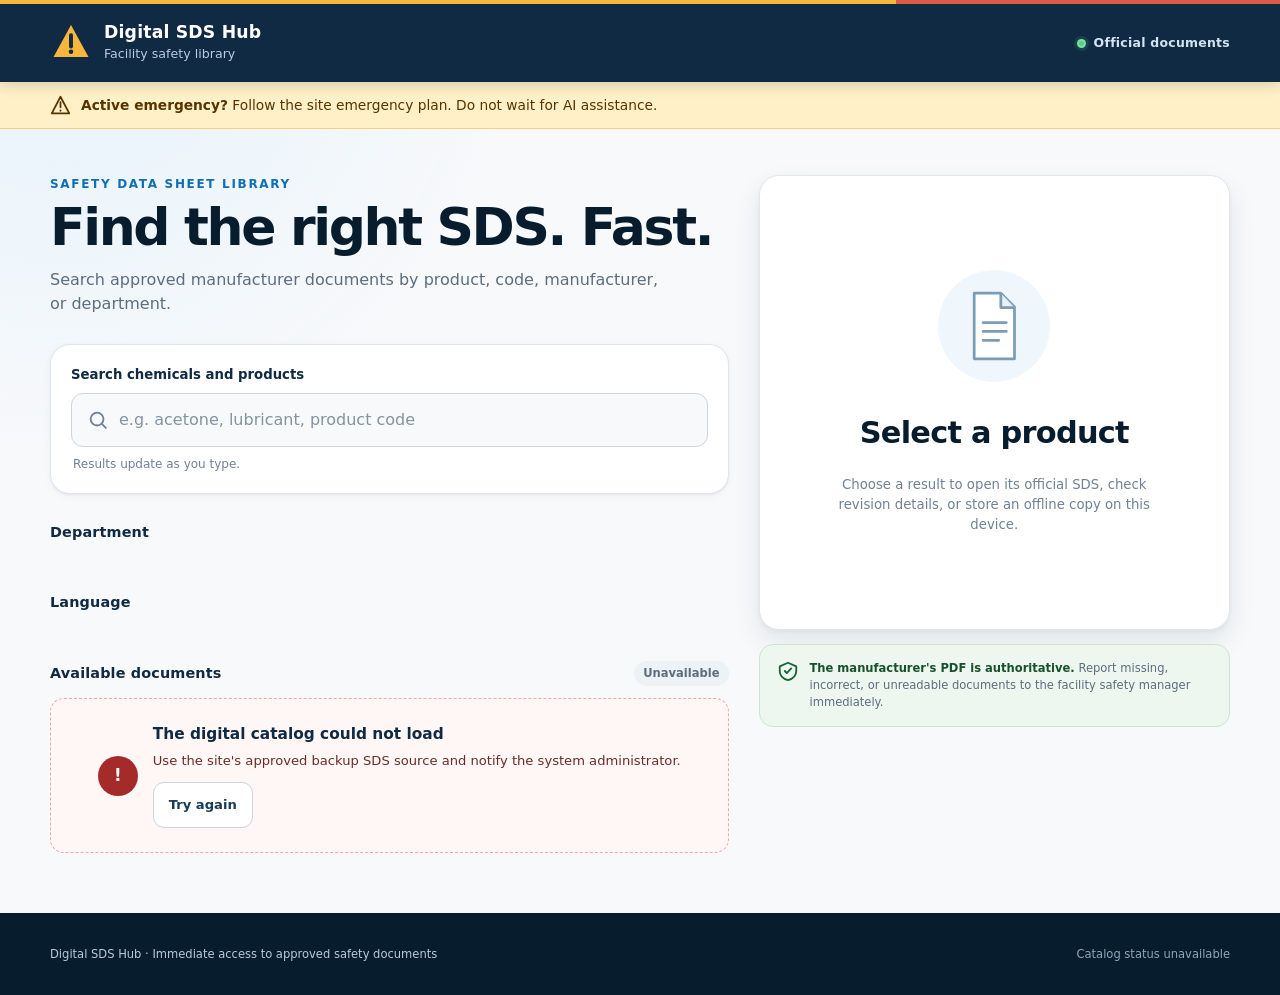
==== index.html @ 73d2f16e "Add 16-section detection, admin validity summary, expiring-soon masterlist - extraction.ts: detect a" ====
<!doctype html>
<html lang="en">
<head>
  <meta charset="utf-8">
  <meta name="viewport" content="width=device-width, initial-scale=1, viewport-fit=cover">
  <meta name="theme-color" content="#102a43">
  <meta name="description" content="Immediate access to approved workplace Safety Data Sheets.">
  <meta http-equiv="Content-Security-Policy" content="default-src 'self'; base-uri 'self'; connect-src 'self' https://jxvsxwsmfycvewxeyxmp.supabase.co https://github.com https://objects.githubusercontent.com https://release-assets.githubusercontent.com; font-src 'self'; form-action 'none'; frame-ancestors 'none'; frame-src 'self' https://github.com https://objects.githubusercontent.com https://release-assets.githubusercontent.com; img-src 'self' data:; object-src 'none'; script-src 'self'; style-src 'self'; worker-src 'self' blob:; upgrade-insecure-requests">
  <title>Digital SDS Hub</title>
  <link rel="icon" href="./assets/icon.svg" type="image/svg+xml">
  <link rel="manifest" href="./manifest.webmanifest">
  <link rel="stylesheet" href="./assets/styles.css">
  <script src="./assets/config.js" defer></script>
  <script src="./assets/vendor/pdf.min.js" defer></script>
  <script type="module" src="./assets/app.js"></script>
</head>
<body>
  <a class="skip-link" href="#main-content">Skip to SDS search</a>

  <header class="site-header">
    <div class="header-accent" aria-hidden="true"></div>
    <div class="shell header-inner">
      <a class="brand" href="./" aria-label="Digital SDS Hub home">
        <span class="brand-mark" aria-hidden="true">
          <svg viewBox="0 0 48 48" role="img">
            <path d="M24 3.5 44 40H4L24 3.5Z" fill="currentColor"/>
            <path d="M24 15v13" stroke="#102a43" stroke-width="4.5" stroke-linecap="round"/>
            <circle cx="24" cy="34" r="2.6" fill="#102a43"/>
          </svg>
        </span>
        <span>
          <strong id="siteName">Digital SDS Hub</strong>
          <small id="facilityName">Facility safety library</small>
        </span>
      </a>
      <div class="header-status" title="Official SDS library">
        <span class="status-dot" aria-hidden="true"></span>
        <span>Official documents</span>
      </div>
    </div>
  </header>

  <div class="emergency-strip" role="note">
    <div class="shell emergency-inner">
      <svg viewBox="0 0 24 24" aria-hidden="true">
        <path d="M12 2 2 21h20L12 2Zm0 6v6m0 3.5v.5" fill="none" stroke="currentColor" stroke-width="2" stroke-linecap="round" stroke-linejoin="round"/>
      </svg>
      <p><strong>Active emergency?</strong> Follow the site emergency plan. Do not wait for AI assistance.</p>
      <a id="emergencyLink" class="emergency-link" href="#" hidden>Emergency guidance</a>
    </div>
  </div>

  <main id="main-content" class="shell main-layout" tabindex="-1">
    <section class="catalog-panel" aria-labelledby="catalog-heading">
      <div class="hero-copy">
        <p class="eyebrow">Safety data sheet library</p>
        <h1 id="catalog-heading">Find the right SDS. Fast.</h1>
        <p>Search approved manufacturer documents by product, code, manufacturer, or department.</p>
      </div>

      <div class="search-card">
        <label for="searchInput">Search chemicals and products</label>
        <div class="search-box">
          <svg viewBox="0 0 24 24" aria-hidden="true">
            <circle cx="11" cy="11" r="7" fill="none" stroke="currentColor" stroke-width="2"/>
            <path d="m16.5 16.5 4 4" fill="none" stroke="currentColor" stroke-width="2" stroke-linecap="round"/>
          </svg>
          <input id="searchInput" type="search" inputmode="search" autocomplete="off" spellcheck="false" placeholder="e.g. acetone, lubricant, product code" aria-describedby="searchHint">
          <button id="clearSearch" class="icon-button" type="button" aria-label="Clear search" hidden>
            <svg viewBox="0 0 24 24" aria-hidden="true">
              <path d="m7 7 10 10M17 7 7 17" fill="none" stroke="currentColor" stroke-width="2" stroke-linecap="round"/>
            </svg>
          </button>
        </div>
        <p id="searchHint" class="field-hint">Results update as you type.</p>
      </div>

      <button id="expiryReminder" class="expiry-reminder" type="button" aria-pressed="false" hidden></button>

      <div class="filter-section" aria-labelledby="department-heading">
        <div class="section-row">
          <h2 id="department-heading">Department</h2>
          <button id="resetFilters" class="text-button" type="button" hidden>Reset filters</button>
        </div>
        <div id="departmentFilters" class="filter-list" role="group" aria-label="Filter by department"></div>
      </div>

      <div class="filter-section" aria-labelledby="language-heading">
        <div class="section-row">
          <h2 id="language-heading">Language</h2>
        </div>
        <div id="languageFilters" class="filter-list" role="group" aria-label="Filter by language"></div>
      </div>

      <div class="results-section" aria-labelledby="results-heading">
        <div class="section-row results-heading-row">
          <h2 id="results-heading">Available documents</h2>
          <span id="resultsCount" class="count-badge" aria-live="polite">Loading...</span>
        </div>

        <div id="loadingState" class="state-card" role="status">
          <span class="spinner" aria-hidden="true"></span>
          <p>Loading the approved SDS catalog...</p>
        </div>

        <div id="errorState" class="state-card state-card--danger" hidden>
          <span class="state-icon" aria-hidden="true">!</span>
          <div>
            <h3>The digital catalog could not load</h3>
            <p>Use the site's approved backup SDS source and notify the system administrator.</p>
            <button id="retryLoad" class="secondary-button" type="button">Try again</button>
          </div>
        </div>

        <div id="emptyCatalogState" class="state-card" hidden>
          <span class="state-icon state-icon--neutral" aria-hidden="true">0</span>
          <div>
            <h3>No SDS documents are published yet</h3>
            <p>Use the approved physical or offline SDS library. Administrators must add verified manufacturer PDFs before this station is released.</p>
          </div>
        </div>

        <div id="noResultsState" class="state-card" hidden>
          <span class="state-icon state-icon--neutral" aria-hidden="true">?</span>
          <div>
            <h3>No matching document</h3>
            <p>Check the spelling or clear the department filter. If the product is still missing, use the backup SDS library and report the gap.</p>
          </div>
        </div>

        <ul id="resultsList" class="results-list" aria-label="Safety Data Sheet search results"></ul>
      </div>
    </section>

    <aside class="detail-column" aria-label="Selected Safety Data Sheet">
      <section id="detailPlaceholder" class="detail-card detail-placeholder">
        <div class="document-illustration" aria-hidden="true">
          <svg viewBox="0 0 120 120">
            <path d="M31 12h39l20 20v76H31z" fill="#fff" stroke="currentColor" stroke-width="4" stroke-linejoin="round"/>
            <path d="M70 12v21h20" fill="#e8f1f8" stroke="currentColor" stroke-width="4" stroke-linejoin="round"/>
            <path d="M44 55h34M44 68h34M44 81h23" stroke="currentColor" stroke-width="4" stroke-linecap="round"/>
          </svg>
        </div>
        <h2>Select a product</h2>
        <p>Choose a result to open its official SDS, check revision details, or store an offline copy on this device.</p>
      </section>

      <section id="detailPanel" class="detail-card" aria-labelledby="detailTitle" hidden>
        <div class="detail-topline">
          <span id="detailDepartment" class="department-tag"></span>
          <span id="detailRevision" class="revision-label"></span>
        </div>
        <h2 id="detailTitle"></h2>
        <p id="detailValidity" class="validity-line"></p>
        <dl class="metadata-list">
          <div id="manufacturerRow">
            <dt>Manufacturer</dt>
            <dd id="detailManufacturer"></dd>
          </div>
          <div id="productCodeRow">
            <dt>Product code</dt>
            <dd id="detailProductCode"></dd>
          </div>
          <div id="locationRow">
            <dt>Work area</dt>
            <dd id="detailLocation"></dd>
          </div>
        </dl>
        <div id="hazardTags" class="hazard-tags" aria-label="Hazard tags"></div>

        <a id="pdfLink" class="primary-button" href="#" target="_blank" rel="noopener">
          <svg viewBox="0 0 24 24" aria-hidden="true">
            <path d="M6 2h8l4 4v16H6zM14 2v5h5M9 13h6M9 17h6" fill="none" stroke="currentColor" stroke-width="2" stroke-linecap="round" stroke-linejoin="round"/>
          </svg>
          <span>Open official SDS PDF</span>
        </a>

        <button id="previewButton" class="secondary-button full-width" type="button" aria-expanded="false" aria-controls="pdfPreviewPanel">
          <svg viewBox="0 0 24 24" aria-hidden="true">
            <path d="M2.5 12s3.5-6 9.5-6 9.5 6 9.5 6-3.5 6-9.5 6-9.5-6-9.5-6Z" fill="none" stroke="currentColor" stroke-width="2" stroke-linejoin="round"/>
            <circle cx="12" cy="12" r="2.5" fill="none" stroke="currentColor" stroke-width="2"/>
          </svg>
          <span>Preview PDF on this page</span>
        </button>

        <div id="pdfPreviewPanel" class="pdf-preview" hidden>
          <div class="pdf-preview-heading">
            <strong>Official SDS preview</strong>
            <span>Scroll to read every page. Use “Open official SDS PDF” if a page does not display.</span>
          </div>
          <div id="pdfViewer" class="pdf-viewer" tabindex="0" role="document" aria-label="Official Safety Data Sheet preview"></div>
        </div>

        <button id="offlineButton" class="secondary-button full-width" type="button">
          <svg viewBox="0 0 24 24" aria-hidden="true">
            <path d="M12 3v12m0 0 5-5m-5 5-5-5M5 20h14" fill="none" stroke="currentColor" stroke-width="2" stroke-linecap="round" stroke-linejoin="round"/>
          </svg>
          <span>Store offline on this device</span>
        </button>
        <p id="offlineStatus" class="offline-status" aria-live="polite">Offline copies are device-specific and may be cleared. Keep the site-approved backup available.</p>

        <div id="aiPanel" class="ai-panel" hidden>
          <div class="ai-heading">
            <span class="ai-mark" aria-hidden="true">AI</span>
            <div>
              <h3>Supplemental safety assistant</h3>
              <p>Not a replacement for the official SDS or emergency procedures.</p>
            </div>
          </div>
          <label for="aiQuestion">Ask about this product</label>
          <textarea id="aiQuestion" rows="3" maxlength="500" placeholder="Ask about PPE, first aid, handling, or spills"></textarea>
          <div class="ai-actions">
            <span id="questionCounter">0 / 500</span>
            <button id="askAiButton" class="ai-button" type="button">Ask assistant</button>
          </div>
          <div id="aiResponse" class="ai-response" aria-live="polite" hidden></div>
        </div>
      </section>

      <section class="authority-note" aria-label="Important safety notice">
        <svg viewBox="0 0 24 24" aria-hidden="true">
          <path d="M12 3 3 7v5c0 5.2 3.5 8.5 9 10 5.5-1.5 9-4.8 9-10V7l-9-4Z" fill="none" stroke="currentColor" stroke-width="2" stroke-linejoin="round"/>
          <path d="m8.5 12 2.2 2.2 4.8-5" fill="none" stroke="currentColor" stroke-width="2" stroke-linecap="round" stroke-linejoin="round"/>
        </svg>
        <p><strong>The manufacturer's PDF is authoritative.</strong> Report missing, incorrect, or unreadable documents to the facility safety manager immediately.</p>
      </section>
    </aside>
  </main>

  <footer class="site-footer">
    <div class="shell footer-inner">
      <p>Digital SDS Hub <span aria-hidden="true">&middot;</span> Immediate access to approved safety documents</p>
      <p id="catalogUpdated">Catalog status unavailable</p>
    </div>
  </footer>

  <div id="toast" class="toast" role="status" aria-live="polite" hidden></div>

  <noscript>
    <div class="noscript-notice" role="alert">
      JavaScript is unavailable. Use the facility's approved physical or offline SDS library for immediate access.
    </div>
  </noscript>
</body>
</html>
---- assets/styles.css ----
:root {
  color-scheme: light;
  --navy-950: #071d2e;
  --navy-900: #102a43;
  --navy-800: #183b56;
  --navy-700: #245171;
  --blue-600: #0f6fb5;
  --blue-100: #dceefb;
  --blue-050: #f0f7fc;
  --amber-500: #f6b73c;
  --amber-100: #fff0c7;
  --red-700: #a52a2a;
  --red-100: #fde8e7;
  --green-700: #166534;
  --green-100: #dcfce7;
  --slate-900: #17212b;
  --slate-700: #445466;
  --slate-600: #5c6d7e;
  --slate-500: #718195;
  --slate-300: #cbd5df;
  --slate-200: #dfe6ed;
  --slate-100: #edf2f7;
  --slate-050: #f7f9fb;
  --white: #ffffff;
  --shadow-sm: 0 1px 2px rgba(7, 29, 46, 0.06), 0 2px 8px rgba(7, 29, 46, 0.04);
  --shadow-md: 0 12px 28px rgba(7, 29, 46, 0.09), 0 2px 6px rgba(7, 29, 46, 0.05);
  --radius-sm: 8px;
  --radius-md: 14px;
  --radius-lg: 20px;
  --content-width: 1180px;
  --focus-ring: 0 0 0 3px rgba(15, 111, 181, 0.28);
}

*,
*::before,
*::after {
  box-sizing: border-box;
}

html {
  min-width: 320px;
  background: var(--slate-050);
  scroll-behavior: smooth;
  -webkit-text-size-adjust: 100%;
}

body {
  margin: 0;
  min-height: 100vh;
  color: var(--slate-900);
  background:
    radial-gradient(circle at 5% 0%, rgba(220, 238, 251, 0.65), transparent 28rem),
    var(--slate-050);
  font-family: Inter, ui-sans-serif, system-ui, -apple-system, BlinkMacSystemFont, "Segoe UI", sans-serif;
  line-height: 1.5;
}

button,
input,
textarea {
  font: inherit;
}

button,
a {
  -webkit-tap-highlight-color: transparent;
}

button {
  border: 0;
}

a {
  color: inherit;
}

[hidden] {
  display: none !important;
}

.shell {
  width: min(100% - 32px, var(--content-width));
  margin-inline: auto;
}

.skip-link {
  position: fixed;
  z-index: 100;
  top: 10px;
  left: 10px;
  padding: 10px 14px;
  color: var(--white);
  background: var(--navy-950);
  border-radius: var(--radius-sm);
  transform: translateY(-160%);
  transition: transform 160ms ease;
}

.skip-link:focus {
  transform: translateY(0);
}

.site-header {
  position: relative;
  z-index: 5;
  color: var(--white);
  background: var(--navy-900);
  box-shadow: 0 2px 14px rgba(7, 29, 46, 0.18);
}

.header-accent {
  height: 4px;
  background: linear-gradient(90deg, #f6b73c 0 70%, #db5b45 70% 100%);
}

.header-inner {
  min-height: 78px;
  display: flex;
  align-items: center;
  justify-content: space-between;
  gap: 24px;
}

.brand {
  display: inline-flex;
  align-items: center;
  gap: 12px;
  color: var(--white);
  text-decoration: none;
}

.brand-mark {
  width: 42px;
  height: 42px;
  display: grid;
  place-items: center;
  flex: 0 0 auto;
  color: var(--amber-500);
}

.brand-mark svg {
  width: 100%;
  height: 100%;
}

.brand strong,
.brand small {
  display: block;
}

.brand strong {
  font-size: 1.08rem;
  line-height: 1.25;
  letter-spacing: 0.01em;
}

.brand small {
  margin-top: 2px;
  color: #b9cbe0;
  font-size: 0.79rem;
}

.header-status {
  display: flex;
  align-items: center;
  gap: 8px;
  color: #d5e4f1;
  font-size: 0.78rem;
  font-weight: 650;
  letter-spacing: 0.02em;
}

.status-dot {
  width: 9px;
  height: 9px;
  background: #55d187;
  border: 2px solid rgba(255, 255, 255, 0.25);
  border-radius: 50%;
  box-shadow: 0 0 0 3px rgba(85, 209, 135, 0.12);
}

.emergency-strip {
  color: #563400;
  background: var(--amber-100);
  border-bottom: 1px solid #f1d17a;
}

.emergency-inner {
  min-height: 46px;
  display: flex;
  align-items: center;
  gap: 10px;
  font-size: 0.86rem;
}

.emergency-inner > svg {
  width: 21px;
  height: 21px;
  flex: 0 0 auto;
}

.emergency-inner p {
  margin: 0;
}

.emergency-link {
  margin-left: auto;
  color: #5c3700;
  font-weight: 750;
  white-space: nowrap;
}

.main-layout {
  display: grid;
  grid-template-columns: minmax(0, 1.18fr) minmax(330px, 0.82fr);
  gap: 30px;
  align-items: start;
  padding-block: 46px 60px;
}

.catalog-panel {
  min-width: 0;
}

.hero-copy {
  max-width: 680px;
  margin-bottom: 28px;
}

.eyebrow {
  margin: 0 0 7px;
  color: var(--blue-600);
  font-size: 0.75rem;
  font-weight: 800;
  letter-spacing: 0.14em;
  text-transform: uppercase;
}

.hero-copy h1 {
  margin: 0;
  color: var(--navy-950);
  font-size: clamp(2rem, 4.5vw, 3.25rem);
  line-height: 1.04;
  letter-spacing: -0.045em;
}

.hero-copy > p:last-child {
  max-width: 620px;
  margin: 14px 0 0;
  color: var(--slate-600);
  font-size: 1rem;
}

.search-card {
  padding: 20px;
  background: var(--white);
  border: 1px solid var(--slate-200);
  border-radius: var(--radius-lg);
  box-shadow: var(--shadow-sm);
}

.search-card > label,
.ai-panel > label {
  display: block;
  margin-bottom: 8px;
  color: var(--navy-900);
  font-size: 0.83rem;
  font-weight: 750;
}

.search-box {
  min-height: 54px;
  display: flex;
  align-items: center;
  gap: 10px;
  padding: 0 12px 0 15px;
  background: var(--slate-050);
  border: 1.5px solid var(--slate-300);
  border-radius: 12px;
  transition: border-color 150ms ease, background-color 150ms ease, box-shadow 150ms ease;
}

.search-box:focus-within {
  background: var(--white);
  border-color: var(--blue-600);
  box-shadow: var(--focus-ring);
}

.search-box > svg {
  width: 22px;
  height: 22px;
  flex: 0 0 auto;
  color: var(--slate-500);
}

.search-box input {
  min-width: 0;
  flex: 1;
  padding: 14px 0;
  color: var(--slate-900);
  background: transparent;
  border: 0;
  outline: 0;
  font-size: 1rem;
}

.search-box input::placeholder {
  color: #8492a3;
}

.search-box input::-webkit-search-cancel-button {
  appearance: none;
}

.icon-button {
  width: 36px;
  height: 36px;
  display: grid;
  place-items: center;
  flex: 0 0 auto;
  color: var(--slate-600);
  background: var(--slate-100);
  border-radius: 50%;
  cursor: pointer;
}

.icon-button svg {
  width: 18px;
  height: 18px;
}

.icon-button:hover {
  color: var(--navy-900);
  background: var(--slate-200);
}

.field-hint {
  margin: 8px 2px 0;
  color: var(--slate-500);
  font-size: 0.75rem;
}

.filter-section,
.results-section {
  margin-top: 28px;
}

.section-row {
  display: flex;
  align-items: center;
  justify-content: space-between;
  gap: 16px;
  margin-bottom: 12px;
}

.section-row h2 {
  margin: 0;
  color: var(--navy-900);
  font-size: 0.9rem;
  letter-spacing: 0.01em;
}

.text-button {
  padding: 4px 2px;
  color: var(--blue-600);
  background: transparent;
  font-size: 0.78rem;
  font-weight: 750;
  cursor: pointer;
}

.filter-list {
  display: flex;
  gap: 8px;
  padding: 2px 2px 6px;
  overflow-x: auto;
  scrollbar-width: thin;
}

.filter-button {
  min-height: 40px;
  padding: 8px 15px;
  color: var(--slate-700);
  background: var(--white);
  border: 1px solid var(--slate-300);
  border-radius: 999px;
  font-size: 0.8rem;
  font-weight: 700;
  white-space: nowrap;
  cursor: pointer;
  transition: color 150ms ease, background-color 150ms ease, border-color 150ms ease, transform 150ms ease;
}

.filter-button:hover {
  color: var(--navy-900);
  border-color: var(--navy-700);
  transform: translateY(-1px);
}

.filter-button[aria-pressed="true"] {
  color: var(--white);
  background: var(--navy-900);
  border-color: var(--navy-900);
}

.count-badge {
  padding: 4px 9px;
  color: var(--slate-600);
  background: var(--slate-100);
  border-radius: 999px;
  font-size: 0.72rem;
  font-weight: 750;
}

.state-card {
  min-height: 130px;
  display: flex;
  align-items: center;
  justify-content: center;
  gap: 15px;
  padding: 24px;
  color: var(--slate-600);
  background: rgba(255, 255, 255, 0.72);
  border: 1px dashed var(--slate-300);
  border-radius: var(--radius-md);
  text-align: left;
}

.state-card h3,
.state-card p {
  margin: 0;
}

.state-card h3 {
  color: var(--navy-900);
  font-size: 0.96rem;
}

.state-card p {
  margin-top: 4px;
  font-size: 0.82rem;
}

.state-card .secondary-button {
  margin-top: 12px;
}

.state-card--danger {
  color: #6b2b29;
  background: #fff7f6;
  border-color: #efaaa5;
}

.state-icon {
  width: 40px;
  height: 40px;
  display: grid;
  place-items: center;
  flex: 0 0 auto;
  color: var(--white);
  background: var(--red-700);
  border-radius: 50%;
  font-size: 1.05rem;
  font-weight: 850;
}

.state-icon--neutral {
  color: var(--navy-700);
  background: var(--blue-100);
}

.spinner {
  width: 26px;
  height: 26px;
  border: 3px solid var(--slate-200);
  border-top-color: var(--blue-600);
  border-radius: 50%;
  animation: spin 800ms linear infinite;
}

@keyframes spin {
  to { transform: rotate(360deg); }
}

.results-list {
  display: grid;
  gap: 10px;
  margin: 0;
  padding: 0;
  list-style: none;
}

.result-button {
  width: 100%;
  display: grid;
  grid-template-columns: 46px minmax(0, 1fr) auto;
  align-items: center;
  gap: 13px;
  padding: 14px 15px;
  color: var(--slate-900);
  background: var(--white);
  border: 1px solid var(--slate-200);
  border-radius: var(--radius-md);
  box-shadow: var(--shadow-sm);
  text-align: left;
  cursor: pointer;
  transition: border-color 150ms ease, box-shadow 150ms ease, transform 150ms ease;
}

.result-button:hover {
  border-color: #93b8d3;
  box-shadow: 0 8px 22px rgba(7, 29, 46, 0.08);
  transform: translateY(-1px);
}

.result-button[aria-current="true"] {
  border-color: var(--blue-600);
  box-shadow: var(--focus-ring);
}

.result-icon {
  width: 46px;
  height: 46px;
  display: grid;
  place-items: center;
  color: var(--blue-600);
  background: var(--blue-050);
  border-radius: 12px;
}

.result-icon svg {
  width: 24px;
  height: 24px;
}

.result-content {
  min-width: 0;
}

.result-title {
  display: block;
  overflow: hidden;
  color: var(--navy-950);
  font-size: 0.9rem;
  font-weight: 780;
  line-height: 1.35;
  text-overflow: ellipsis;
  white-space: nowrap;
}

.result-meta {
  display: flex;
  align-items: center;
  gap: 6px;
  margin-top: 4px;
  overflow: hidden;
  color: var(--slate-500);
  font-size: 0.72rem;
  white-space: nowrap;
}

.result-meta span {
  overflow: hidden;
  text-overflow: ellipsis;
}

.result-meta span + span::before {
  content: "";
  width: 3px;
  height: 3px;
  display: inline-block;
  margin: 0 6px 2px 0;
  background: var(--slate-300);
  border-radius: 50%;
}

.result-language {
  flex: none;
  padding: 2px 8px;
  color: var(--green-700);
  background: var(--green-100);
  border-radius: 999px;
  font-size: 0.66rem;
  font-weight: 800;
  letter-spacing: 0.02em;
  white-space: nowrap;
}

.result-language::before {
  display: none !important;
}

.result-validity {
  flex: none;
  padding: 2px 8px;
  border-radius: 999px;
  font-size: 0.64rem;
  font-weight: 800;
  letter-spacing: 0.02em;
  white-space: nowrap;
}

.result-validity::before {
  display: none !important;
}

.result-validity--expired {
  color: var(--red-700);
  background: var(--red-100);
}

.result-validity--expiring {
  color: #8a5a00;
  background: var(--amber-100);
}

.result-validity--unknown {
  color: var(--navy-700);
  background: var(--slate-100);
}

.validity-line {
  margin: 6px 0 14px;
  padding: 8px 11px;
  border-radius: 9px;
  font-size: 0.76rem;
  font-weight: 700;
  line-height: 1.4;
}

.validity-line:empty {
  display: none;
}

.validity-valid {
  color: var(--green-700);
  background: var(--green-100);
}

.validity-expiring {
  color: #8a5a00;
  background: var(--amber-100);
}

.validity-expired {
  color: var(--red-700);
  background: var(--red-100);
}

.validity-unknown {
  color: var(--navy-700);
  background: var(--slate-100);
}

.expiry-reminder {
  display: block;
  width: 100%;
  margin: 0 0 6px;
  padding: 11px 14px;
  text-align: left;
  color: #8a5a00;
  background: var(--amber-100);
  border: 1px solid var(--amber-500);
  border-radius: 10px;
  font-size: 0.82rem;
  font-weight: 800;
  cursor: pointer;
  transition: filter 0.15s ease;
}

.expiry-reminder::before {
  content: "\26A0";
  margin-right: 8px;
}

.expiry-reminder:hover {
  filter: brightness(0.97);
}

.expiry-reminder.is-active {
  color: #5a3d00;
  background: var(--amber-500);
  border-color: #d99a1a;
}

.result-department {
  max-width: 125px;
  padding: 5px 8px;
  overflow: hidden;
  color: var(--navy-700);
  background: var(--slate-100);
  border-radius: 7px;
  font-size: 0.65rem;
  font-weight: 800;
  letter-spacing: 0.025em;
  text-overflow: ellipsis;
  text-transform: uppercase;
  white-space: nowrap;
}

.detail-column {
  position: sticky;
  top: 22px;
  display: grid;
  gap: 14px;
}

.detail-card {
  padding: 26px;
  background: var(--white);
  border: 1px solid var(--slate-200);
  border-radius: var(--radius-lg);
  box-shadow: var(--shadow-md);
}

.detail-placeholder {
  min-height: 455px;
  display: flex;
  flex-direction: column;
  align-items: center;
  justify-content: center;
  color: var(--slate-500);
  text-align: center;
}

.document-illustration {
  width: 112px;
  height: 112px;
  display: grid;
  place-items: center;
  margin-bottom: 18px;
  color: #7b9cb5;
  background: var(--blue-050);
  border-radius: 50%;
}

.document-illustration svg {
  width: 82px;
  height: 82px;
}

.detail-placeholder h2 {
  margin: 0;
  color: var(--navy-900);
  font-size: 1.12rem;
}

.detail-placeholder p {
  max-width: 315px;
  margin: 7px 0 0;
  font-size: 0.83rem;
}

.detail-topline {
  display: flex;
  align-items: center;
  justify-content: space-between;
  gap: 14px;
}

.department-tag {
  padding: 5px 9px;
  color: var(--blue-600);
  background: var(--blue-050);
  border: 1px solid #c8e1f3;
  border-radius: 7px;
  font-size: 0.68rem;
  font-weight: 850;
  letter-spacing: 0.04em;
  text-transform: uppercase;
}

.revision-label {
  color: var(--slate-500);
  font-size: 0.7rem;
  font-weight: 650;
}

.detail-card > h2 {
  margin: 16px 0 18px;
  color: var(--navy-950);
  font-size: clamp(1.45rem, 4vw, 1.9rem);
  line-height: 1.12;
  letter-spacing: -0.025em;
}

.metadata-list {
  display: grid;
  gap: 10px;
  margin: 0;
  padding: 14px 0;
  border-block: 1px solid var(--slate-200);
}

.metadata-list > div {
  display: grid;
  grid-template-columns: 108px minmax(0, 1fr);
  gap: 10px;
}

.metadata-list dt,
.metadata-list dd {
  margin: 0;
  font-size: 0.78rem;
}

.metadata-list dt {
  color: var(--slate-500);
}

.metadata-list dd {
  color: var(--slate-900);
  font-weight: 650;
  overflow-wrap: anywhere;
}

.hazard-tags {
  display: flex;
  flex-wrap: wrap;
  gap: 7px;
  margin: 14px 0 0;
}

.hazard-tag {
  padding: 5px 8px;
  color: #6f251f;
  background: var(--red-100);
  border-radius: 6px;
  font-size: 0.66rem;
  font-weight: 760;
}

.primary-button,
.secondary-button,
.ai-button {
  min-height: 46px;
  display: inline-flex;
  align-items: center;
  justify-content: center;
  gap: 9px;
  border-radius: 11px;
  font-size: 0.82rem;
  font-weight: 800;
  text-decoration: none;
  cursor: pointer;
  transition: background-color 150ms ease, border-color 150ms ease, box-shadow 150ms ease, transform 150ms ease;
}

.primary-button {
  width: 100%;
  margin-top: 20px;
  padding: 12px 18px;
  color: var(--white);
  background: var(--blue-600);
  box-shadow: 0 6px 16px rgba(15, 111, 181, 0.2);
}

.primary-button:hover {
  background: #0b5f9d;
  transform: translateY(-1px);
}

.primary-button svg,
.secondary-button svg {
  width: 20px;
  height: 20px;
}

.secondary-button {
  padding: 10px 15px;
  color: var(--navy-800);
  background: var(--white);
  border: 1px solid var(--slate-300);
}

.secondary-button:hover {
  background: var(--slate-050);
  border-color: #8ca4b8;
}

.secondary-button:disabled,
.ai-button:disabled {
  opacity: 0.58;
  cursor: wait;
}

.full-width {
  width: 100%;
  margin-top: 10px;
}

.offline-status {
  margin: 9px 2px 0;
  color: var(--slate-500);
  font-size: 0.68rem;
  line-height: 1.45;
}

.pdf-preview {
  margin-top: 12px;
  overflow: hidden;
  background: var(--slate-050);
  border: 1px solid var(--slate-300);
  border-radius: 12px;
}

.pdf-preview-heading {
  padding: 11px 13px;
  background: var(--slate-100);
  border-bottom: 1px solid var(--slate-300);
}

.pdf-preview-heading strong,
.pdf-preview-heading span {
  display: block;
}

.pdf-preview-heading strong {
  color: var(--navy-900);
  font-size: 0.78rem;
}

.pdf-preview-heading span {
  margin-top: 2px;
  color: var(--slate-500);
  font-size: 0.65rem;
}

.pdf-viewer {
  width: 100%;
  height: min(68vh, 720px);
  min-height: 430px;
  overflow: auto;
  -webkit-overflow-scrolling: touch;
  display: flex;
  flex-direction: column;
  align-items: center;
  gap: 10px;
  padding: 10px;
  background: var(--slate-100);
}

.pdf-viewer .pdf-page {
  width: 100%;
  height: auto;
  display: block;
  background: var(--white);
  border: 1px solid var(--slate-300);
  border-radius: 4px;
  box-shadow: 0 1px 3px rgba(16, 42, 67, 0.12);
}

.pdf-viewer-status {
  margin: auto;
  padding: 24px 12px;
  color: var(--slate-500);
  font-size: 0.8rem;
  text-align: center;
}

.offline-status.is-ready {
  color: var(--green-700);
  font-weight: 700;
}

.ai-panel {
  margin-top: 22px;
  padding-top: 20px;
  border-top: 1px solid var(--slate-200);
}

.ai-heading {
  display: flex;
  align-items: flex-start;
  gap: 10px;
  margin-bottom: 15px;
}

.ai-mark {
  min-width: 34px;
  height: 27px;
  display: inline-grid;
  place-items: center;
  color: var(--white);
  background: var(--navy-800);
  border-radius: 6px;
  font-size: 0.67rem;
  font-weight: 900;
  letter-spacing: 0.04em;
}

.ai-heading h3,
.ai-heading p {
  margin: 0;
}

.ai-heading h3 {
  color: var(--navy-900);
  font-size: 0.84rem;
}

.ai-heading p {
  margin-top: 2px;
  color: var(--slate-500);
  font-size: 0.68rem;
}

.ai-panel textarea {
  width: 100%;
  min-height: 86px;
  resize: vertical;
  padding: 11px 12px;
  color: var(--slate-900);
  background: var(--slate-050);
  border: 1px solid var(--slate-300);
  border-radius: 10px;
  outline: 0;
  font-size: 0.8rem;
}

.ai-panel textarea:focus {
  background: var(--white);
  border-color: var(--blue-600);
  box-shadow: var(--focus-ring);
}

.ai-actions {
  display: flex;
  align-items: center;
  justify-content: space-between;
  gap: 12px;
  margin-top: 8px;
}

.ai-actions > span {
  color: var(--slate-500);
  font-size: 0.67rem;
}

.ai-button {
  min-height: 38px;
  padding: 8px 13px;
  color: var(--white);
  background: var(--navy-800);
}

.ai-button:hover {
  background: var(--navy-950);
}

.ai-response {
  margin-top: 13px;
  padding: 13px;
  color: var(--slate-700);
  background: var(--blue-050);
  border-left: 3px solid var(--blue-600);
  border-radius: 4px 9px 9px 4px;
  font-size: 0.76rem;
  line-height: 1.55;
  white-space: pre-wrap;
}

.ai-response.is-error {
  color: #702a28;
  background: #fff5f4;
  border-left-color: var(--red-700);
}

.authority-note {
  display: flex;
  align-items: flex-start;
  gap: 11px;
  padding: 15px 17px;
  color: var(--slate-600);
  background: #edf7f0;
  border: 1px solid #cbe5d2;
  border-radius: var(--radius-md);
}

.authority-note svg {
  width: 22px;
  height: 22px;
  flex: 0 0 auto;
  color: var(--green-700);
}

.authority-note p {
  margin: 0;
  font-size: 0.72rem;
  line-height: 1.48;
}

.authority-note strong {
  color: #17512c;
}

.site-footer {
  color: #b9c9d9;
  background: var(--navy-950);
}

.footer-inner {
  min-height: 82px;
  display: flex;
  align-items: center;
  justify-content: space-between;
  gap: 20px;
  font-size: 0.72rem;
}

.footer-inner p {
  margin: 0;
}

.footer-inner p:last-child {
  color: #8fa5b8;
  text-align: right;
}

.toast {
  position: fixed;
  z-index: 50;
  right: max(18px, env(safe-area-inset-right));
  bottom: max(18px, env(safe-area-inset-bottom));
  max-width: min(360px, calc(100vw - 36px));
  padding: 12px 16px;
  color: var(--white);
  background: var(--navy-950);
  border: 1px solid rgba(255, 255, 255, 0.16);
  border-radius: 10px;
  box-shadow: 0 12px 30px rgba(7, 29, 46, 0.3);
  font-size: 0.78rem;
}

.noscript-notice {
  position: fixed;
  z-index: 60;
  inset: auto 12px 12px;
  padding: 14px;
  color: #5a2500;
  background: #fff0c7;
  border: 2px solid var(--amber-500);
  border-radius: 10px;
  font-size: 0.85rem;
  font-weight: 700;
}

:focus-visible {
  outline: 3px solid rgba(15, 111, 181, 0.52);
  outline-offset: 3px;
}

@media (max-width: 900px) {
  .main-layout {
    grid-template-columns: 1fr;
    gap: 28px;
    padding-top: 36px;
  }

  .detail-column {
    position: static;
  }

  .detail-placeholder {
    min-height: 280px;
  }
}

@media (max-width: 620px) {
  .shell {
    width: min(100% - 24px, var(--content-width));
  }

  .header-inner {
    min-height: 68px;
  }

  .brand-mark {
    width: 37px;
    height: 37px;
  }

  .brand strong {
    font-size: 0.96rem;
  }

  .brand small {
    font-size: 0.69rem;
  }

  .header-status span:last-child {
    display: none;
  }

  .emergency-inner {
    align-items: flex-start;
    padding-block: 10px;
    font-size: 0.76rem;
  }

  .emergency-inner > svg {
    margin-top: 1px;
  }

  .emergency-link {
    display: none;
  }

  .main-layout {
    gap: 22px;
    padding-block: 30px 38px;
  }

  .hero-copy {
    margin-bottom: 21px;
  }

  .hero-copy h1 {
    max-width: 330px;
    font-size: 2.25rem;
  }

  .hero-copy > p:last-child {
    margin-top: 11px;
    font-size: 0.88rem;
  }

  .search-card,
  .detail-card {
    padding: 18px;
    border-radius: 16px;
  }

  .search-box {
    min-height: 51px;
  }

  .filter-section,
  .results-section {
    margin-top: 23px;
  }

  .results-heading-row {
    align-items: flex-end;
  }

  .result-button {
    grid-template-columns: 42px minmax(0, 1fr);
    gap: 11px;
    padding: 13px;
  }

  .result-icon {
    width: 42px;
    height: 42px;
  }

  .result-department {
    display: none;
  }

  .detail-card > h2 {
    margin-top: 14px;
  }

  .metadata-list > div {
    grid-template-columns: 92px minmax(0, 1fr);
  }

  .pdf-viewer {
    height: 62vh;
    min-height: 380px;
  }

  .footer-inner {
    min-height: 92px;
    flex-direction: column;
    align-items: flex-start;
    justify-content: center;
    gap: 5px;
  }

  .footer-inner p:last-child {
    text-align: left;
  }
}

@media (prefers-reduced-motion: reduce) {
  *,
  *::before,
  *::after {
    scroll-behavior: auto !important;
    animation-duration: 0.01ms !important;
    animation-iteration-count: 1 !important;
    transition-duration: 0.01ms !important;
  }
}

@media print {
  .site-header,
  .emergency-strip,
  .search-card,
  .filter-section,
  .results-section,
  .secondary-button,
  .ai-panel,
  .site-footer,
  .toast {
    display: none !important;
  }

  body,
  .detail-card {
    background: #fff;
    box-shadow: none;
  }

  .main-layout {
    display: block;
    padding: 0;
  }

  .detail-card {
    border: 0;
  }
}
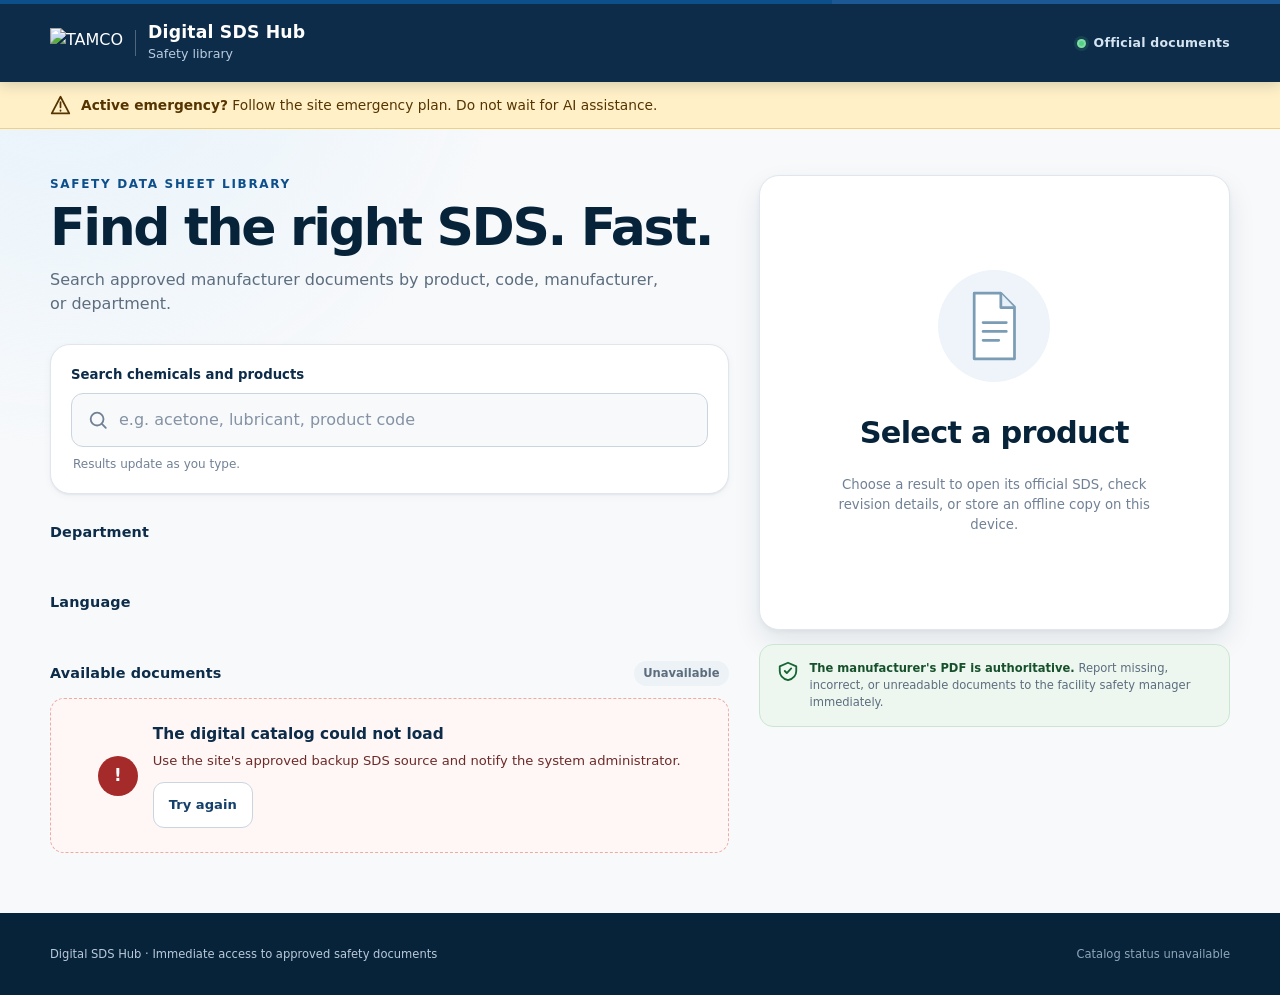
==== commit 182dab80: "Fix stretched header logo + shorten subtitle to 'Safety library' The logo was distorted by fixed wid" ====
--- a/index.html
+++ b/index.html
@@ -21,16 +21,11 @@
     <div class="header-accent" aria-hidden="true"></div>
     <div class="shell header-inner">
       <a class="brand" href="./" aria-label="Digital SDS Hub home">
-        <span class="brand-mark" aria-hidden="true">
-          <svg viewBox="0 0 48 48" role="img">
-            <path d="M24 3.5 44 40H4L24 3.5Z" fill="currentColor"/>
-            <path d="M24 15v13" stroke="#102a43" stroke-width="4.5" stroke-linecap="round"/>
-            <circle cx="24" cy="34" r="2.6" fill="#102a43"/>
-          </svg>
-        </span>
+        <img class="brand-mark" src="./assets/tamco-logo-white.png" alt="TAMCO">
+        <span class="brand-divider" aria-hidden="true"></span>
         <span>
           <strong id="siteName">Digital SDS Hub</strong>
-          <small id="facilityName">Facility safety library</small>
+          <small id="facilityName">Safety library</small>
         </span>
       </a>
       <div class="header-status" title="Official SDS library">
@@ -152,6 +147,7 @@
         </div>
         <h2 id="detailTitle"></h2>
         <p id="detailValidity" class="validity-line"></p>
+        <div id="detailLanguageSwitcher" class="lang-switch" role="group" aria-label="SDS language" hidden></div>
         <dl class="metadata-list">
           <div id="manufacturerRow">
             <dt>Manufacturer</dt>
--- a/assets/styles.css
+++ b/assets/styles.css
@@ -1,12 +1,13 @@
 :root {
   color-scheme: light;
-  --navy-950: #071d2e;
-  --navy-900: #102a43;
-  --navy-800: #183b56;
-  --navy-700: #245171;
-  --blue-600: #0f6fb5;
-  --blue-100: #dceefb;
-  --blue-050: #f0f7fc;
+  --navy-950: #07233a;
+  --navy-900: #0d2c49;
+  --navy-800: #14406a;
+  --navy-700: #1c5894;
+  --blue-600: #0d4f8b;
+  --blue-700: #093d6e;
+  --blue-100: #dbe8f4;
+  --blue-050: #eef4fa;
   --amber-500: #f6b73c;
   --amber-100: #fff0c7;
   --red-700: #a52a2a;
@@ -28,7 +29,7 @@
   --radius-md: 14px;
   --radius-lg: 20px;
   --content-width: 1180px;
-  --focus-ring: 0 0 0 3px rgba(15, 111, 181, 0.28);
+  --focus-ring: 0 0 0 3px rgba(13, 79, 139, 0.32);
 }
 
 *,
@@ -110,7 +111,7 @@
 
 .header-accent {
   height: 4px;
-  background: linear-gradient(90deg, #f6b73c 0 70%, #db5b45 70% 100%);
+  background: linear-gradient(90deg, var(--blue-600) 0 65%, var(--navy-700) 65% 100%);
 }
 
 .header-inner {
@@ -130,17 +131,19 @@
 }
 
 .brand-mark {
-  width: 42px;
-  height: 42px;
-  display: grid;
-  place-items: center;
+  height: 30px;
+  width: auto;
+  max-width: 132px;
+  object-fit: contain;
   flex: 0 0 auto;
-  color: var(--amber-500);
-}
-
-.brand-mark svg {
-  width: 100%;
-  height: 100%;
+  display: block;
+}
+
+.brand-divider {
+  width: 1px;
+  height: 26px;
+  background: rgba(255, 255, 255, 0.28);
+  flex: 0 0 auto;
 }
 
 .brand strong,
@@ -399,8 +402,8 @@
 
 .filter-button[aria-pressed="true"] {
   color: var(--white);
-  background: var(--navy-900);
-  border-color: var(--navy-900);
+  background: var(--blue-600);
+  border-color: var(--blue-600);
 }
 
 .count-badge {
@@ -630,6 +633,37 @@
 
 .validity-line:empty {
   display: none;
+}
+
+.lang-switch {
+  display: flex;
+  flex-wrap: wrap;
+  align-items: center;
+  gap: 8px;
+  margin: 0 0 14px;
+}
+
+.lang-switch-button {
+  padding: 5px 14px;
+  border: 1px solid var(--green-700);
+  border-radius: 999px;
+  background: #fff;
+  color: var(--green-700);
+  font-size: 0.74rem;
+  font-weight: 800;
+  cursor: pointer;
+}
+
+.lang-switch-button[aria-pressed="true"] {
+  background: var(--green-700);
+  color: #fff;
+}
+
+.lang-switch-note {
+  flex: 1 1 100%;
+  color: var(--ink, #444);
+  font-size: 0.7rem;
+  font-weight: 600;
 }
 
 .validity-valid {
